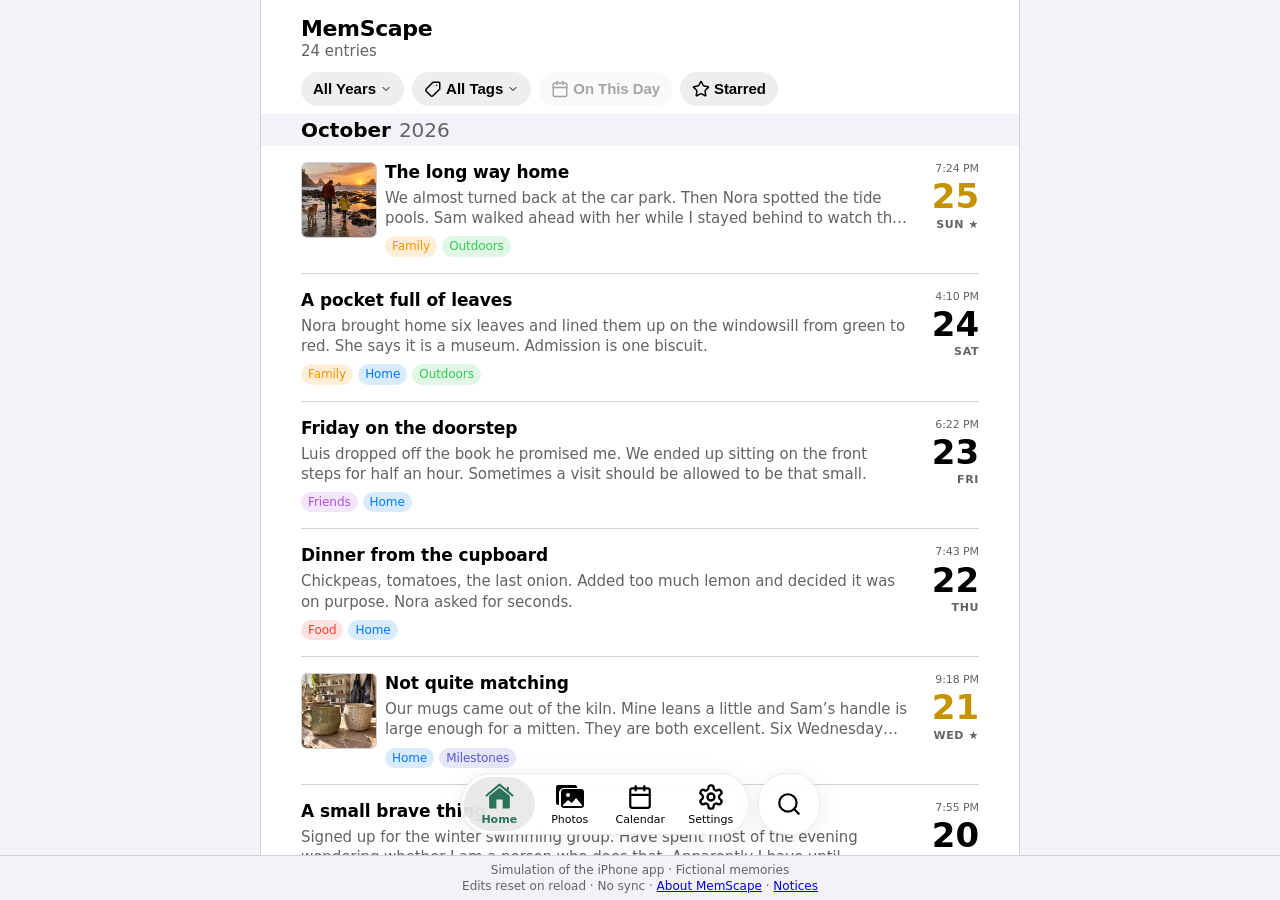
==== demo/index.html @ e68fec34 "feat: link the interactive MemScape simulation Publish the isolated Rust/WASM snapshot and verified " ====
<!doctype html>
<html lang="en">
<head>
  <meta charset="utf-8">
  <meta name="viewport" content="width=device-width, initial-scale=1, viewport-fit=cover">
  <meta name="color-scheme" content="light dark">
  <link rel="icon" href="data:,">
  <link rel="stylesheet" href="/demo/memscape.css">
  <link rel="stylesheet" href="/demo/styles/shell.css">
  <link rel="stylesheet" href="/demo/styles/entry.css">
  <link rel="stylesheet" href="/demo/styles/editor.css">
  <link rel="stylesheet" href="/demo/styles/browse.css">
  <link rel="stylesheet" href="/demo/styles/photos.css">
  <link rel="stylesheet" href="/demo/styles/calendar.css">
  <link rel="stylesheet" href="/demo/styles/settings.css">
  <title>MemScape · Interactive simulation</title>
</head>
<body>
  <p id="error" role="alert" hidden></p>
  <main id="app" aria-label="MemScape journal"></main>
  <aside class="demo-notice">Simulation of the iPhone app · Fictional memories<br>Edits reset on reload · No sync · <a href="/">About MemScape</a> · <a href="/demo/third-party-notices.txt">Notices</a></aside>
  <noscript>This simulation requires JavaScript and WebAssembly.</noscript>
  <script type="module" src="/demo/bootstrap.js"></script>
</body>
</html>
---- demo/memscape.css ----
:root { color-scheme: light dark; --pine:#2b7356; --surface:#fff; --back:#f2f2f7; --card:#fff; --pill:#eeeef0; --material:rgba(255,255,255,.86); --material-opaque:#fafafa; --selection:rgba(118,118,128,.15); --ink:#000; --secondary:#636366; --line:#d1d1d6; font-family:-apple-system,BlinkMacSystemFont,"Segoe UI",sans-serif; }
@media(prefers-color-scheme:dark) { :root { --pine:#62c99a; --surface:#000; --back:#1c1c1e; --card:#2c2c2e; --pill:#242426; --material:rgba(30,30,30,.86); --material-opaque:#242426; --selection:rgba(255,255,255,.14); --ink:#f2f2f7; --secondary:#aeaeb2; --line:#38383a; } }
* { box-sizing:border-box; }
body { margin:0; height:100dvh; display:flex; flex-direction:column; background:var(--back); color:var(--ink); font-size:17px; }
[hidden] { display:none !important; }
.demo-notice { flex:none; padding:6px 16px; text-align:center; font-size:12px; line-height:16px; color:var(--secondary); border-top:1px solid var(--line); }
#app { flex:1; min-height:0; width:min(100%,760px); margin:0 auto; --ab-tint:var(--pine); background:var(--surface); }


.subtitle { color:var(--secondary); font-size:15px; line-height:18px; margin:0; }
.month { color:var(--ink); background:var(--back); font-size:20px; line-height:24px; font-weight:600; margin:28px -16px 0; padding:4px 16px; }
.month-year {font-weight:400;color:var(--secondary);}
.month-literal {white-space:pre;word-spacing:1px;}
#app .ab-nav-bar .ab-button, #app .timeline-row, #app .reading-body, #app .discard-dialog .ab-button { min-height:44px; min-width:44px; font:inherit; color:var(--pine); cursor:pointer; border:0; background:transparent; border-radius:6px; }
#app .timeline-row { display:flex; align-items:flex-start; gap:8px; width:100%; padding:16px 0; text-align:left; border-radius:0; border-bottom:1px solid var(--line); color:var(--ink); white-space:normal; }
.timeline-row>.ab-button-label:empty { display:none; }
.thumbnail { width:76px; height:76px; flex:0 0 76px; object-fit:cover; border-radius:6px; border:.5px solid var(--line); }
.row-content { flex:1; min-width:0; display:flex; flex-direction:column; gap:4px; }
.row-title { font-size:17px; font-weight:600; display:-webkit-box; -webkit-line-clamp:2; -webkit-box-orient:vertical; overflow:hidden; }
.row-preview { color:var(--secondary); font-size:15px; line-height:1.35; display:-webkit-box; -webkit-line-clamp:2; -webkit-box-orient:vertical; overflow:hidden; }
.day-column { display:flex; flex-direction:column; align-items:flex-end; min-width:61px; color:var(--secondary); font-size:11px; gap:2px; }
.day { color:var(--ink); font-size:34px; font-weight:600; line-height:1.1; font-variant-numeric:tabular-nums; }
.starred .day { color:#c59200; }
.weekday { text-transform:uppercase; font-weight:600; letter-spacing:.6px; }
.tags { display:flex; flex-wrap:wrap; gap:5px; margin-top:4px; }
#app .ab-tagpill { font-size:12px; padding:3px 7px; min-height:0; border-radius:12px; }
:focus-visible { outline:3px solid var(--pine); outline-offset:3px; }
#error { margin:16px; padding:16px; border:1px solid #d33030; }
@media(min-width:800px) { #app { border-inline:1px solid var(--line); } }
@media(max-width:360px) {  .thumbnail { width:64px; height:64px; flex-basis:64px; } }
---- demo/styles/shell.css ----
/* Application navigation slots; the renderer continues to own its controls. */
#app .journal-pages {height:100%;position:relative;overflow:hidden;}
#app .screen {height:100%;min-height:0;overflow-y:auto;overscroll-behavior:contain;background:var(--surface);scroll-padding-bottom:110px;}
#app .screen>.ab-navigationstack-content {display:block;flex:0 0 auto;padding:0 16px max(120px,calc(100px + env(safe-area-inset-bottom)));}
#app .screen>.ab-nav-title, #app .screen>.ab-nav-bar {flex:0 0 auto;}
#app .screen>.ab-nav-title {margin:0;padding:16px 16px 0;color:var(--ink);font-size:22px;line-height:26px;font-weight:700;letter-spacing:-.35px;}
#app #tab-bar {position:absolute;inset:auto auto max(20px,env(safe-area-inset-bottom)) 50%;transform:translateX(-50%);width:360px;max-width:calc(100% - 32px);height:62px;padding:0;display:flex;align-items:stretch;gap:8px;z-index:3;background:transparent;backdrop-filter:none;-webkit-backdrop-filter:none;color:var(--ink);}
#app .tab-capsule, #app #tab-bar>[data-name=tab-search] {background:var(--material);border:1px solid color-mix(in srgb,var(--ink) 8%,transparent);box-shadow:0 4px 24px #00000012,inset 0 1px 1px #ffffff40;backdrop-filter:saturate(160%) blur(20px);-webkit-backdrop-filter:saturate(160%) blur(20px);border-radius:32px;}
#app .tab-capsule {display:flex;flex:1;min-width:0;padding:3px;}
#app #tab-bar.ab-tab-bar .ab-tab {min-height:44px;min-width:44px;flex:1;padding:0;cursor:pointer;color:var(--ink);gap:2px;border-radius:28px;}
#app #tab-bar .ab-tab.active {color:var(--pine);background:var(--selection);}
#app #tab-bar.ab-tab-bar>[data-name=tab-search] {flex:0 0 62px;}
#app #tab-bar>[data-name=tab-search].active {background:color-mix(in srgb,var(--pine) 18%,var(--material-opaque));}
#app #tab-bar [data-name=tab-search] .ab-tab-label {display:none;}
#app #tab-bar .ab-tab-icon {height:28px;}
#app #tab-bar .ab-icon-tab {width:26px;height:26px;}
#app #tab-bar [data-name=tab-home] .ab-icon-tab {width:29px;height:27px;}
#app #tab-bar [data-name=tab-photos] .ab-icon-tab {width:30px;height:26px;}
#app #tab-bar [data-name=tab-settings] .ab-icon-tab {width:28px;height:28px;}
#app #tab-bar [data-name=tab-search] .ab-icon-tab {width:26px;height:26px;}
#app #tab-bar .ab-tab-label {font-size:11px;line-height:13px;font-weight:500;letter-spacing:0;}
#app #tab-bar .ab-tab.active .ab-tab-label {font-weight:600;}
#app #tab-bar .ab-button-label:empty {display:none;}
#app .ab-nav-bar {min-height:56px;padding:4px 12px;background:var(--surface);color:var(--ink);border-bottom:1px solid var(--line);}
#app .entry-screen>.ab-nav-bar {position:sticky;top:0;z-index:1;}
#app .ab-nav-bar .ab-button {padding:8px;}
#app .ab-nav-title-inline {font-size:17px;font-weight:600;color:var(--ink);}
#app .ab-nav-bar-leading, #app .ab-nav-bar-trailing {flex:1;}
#app .ab-nav-bar-trailing {justify-content:flex-end;}
#app .subtitle {margin:0;}
#app .month[data-first-group=true] {margin-top:0;}
#app .ab-nav-bar-center {flex:0 1 auto;text-align:center;}
@media(min-width:800px) {
  #app .screen>.ab-navigationstack-content {padding-inline:40px;}
  #app .screen>.ab-nav-title {padding-inline:40px;}
  #app .month {margin-inline:-40px;padding-inline:40px;}
}
@media(prefers-reduced-transparency:reduce) {
  #app .tab-capsule, #app #tab-bar>[data-name=tab-search] {background:var(--material-opaque);backdrop-filter:none;-webkit-backdrop-filter:none;}
  #app #tab-bar>[data-name=tab-search].active {background:color-mix(in srgb,var(--pine) 18%,var(--material-opaque));}
}
@media(prefers-reduced-motion:reduce) {
  #app *, #app *::before, #app *::after {animation:none !important;transition:none !important;scroll-behavior:auto !important;}
}
---- demo/styles/entry.css ----
/* The entry owns its chrome; renderer buttons and event identities stay retained. */
#app .entry-screen>.ab-nav-bar {display:grid;grid-template-columns:56px minmax(0,1fr) 56px;gap:8px;min-height:60px;padding:8px 16px;border:0;background:transparent;align-items:center;}
#app .entry-screen .ab-nav-bar-leading, #app .entry-screen .ab-nav-bar-trailing {min-width:0;}
#app .entry-screen .ab-nav-bar-center {min-width:0;}
#app .entry-screen .ab-nav-title-inline {display:flex;flex-direction:column;gap:1px;white-space:normal;overflow-wrap:anywhere;}
#app .entry-screen .entry-date {color:var(--ink);font-size:15.5px;line-height:19px;font-weight:600;}
#app .entry-screen .entry-weekday-time {color:var(--secondary);font-size:12.5px;line-height:16px;font-weight:400;}
#app .entry-screen .ab-nav-bar .ab-button {display:flex;align-items:center;justify-content:center;flex:none;width:44px;height:44px;min-width:44px;min-height:44px;padding:0;border:1px solid color-mix(in srgb,var(--ink) 4%,transparent);border-radius:50%;background:var(--material);color:var(--ink);box-shadow:0 5px 24px #0000000c,inset 0 1px 1px #ffffff40;backdrop-filter:saturate(160%) blur(20px);-webkit-backdrop-filter:saturate(160%) blur(20px);}
#app .entry-screen .ab-nav-bar-trailing .ab-button {width:56px;border-radius:24px;color:var(--pine);}
#app .entry-screen .ab-nav-bar .ab-button-label {display:flex;align-items:center;justify-content:center;}
#app .entry-screen .ab-nav-bar svg {display:block;width:24px;height:24px;}
#app .entry-screen .ab-nav-bar .ab-button:focus-visible {outline:3px solid var(--pine);outline-offset:3px;}
#app .entry-screen>.ab-navigationstack-content {padding-inline:20px;}
@media(min-width:800px) {
  #app .entry-screen>.ab-nav-bar {padding-inline:36px;}
  #app .entry-screen>.ab-navigationstack-content {padding-inline:40px;}
}
@media(prefers-reduced-transparency:reduce) {
  #app .entry-screen .ab-nav-bar .ab-button {background:var(--material-opaque);backdrop-filter:none;-webkit-backdrop-filter:none;}
}
#app .entry-hero { display:block; width:100%; aspect-ratio:4/3; max-height:440px; object-fit:cover; border-radius:6px; margin-bottom:24px; }
#app .entry-title { color:var(--ink); font-size:28px; line-height:1.2; letter-spacing:-.4px; margin:0 0 12px; overflow-wrap:anywhere; }
#app .entry-header { margin-bottom:24px; }
#app .entry-tags:has(.tags:empty) { display:none; }
#app .reading-body { display:block; text-align:left; padding:0 0 24px; width:100%; color:var(--ink); line-height:1.65; white-space:pre-wrap; font-size:17px; overflow-wrap:anywhere; }
#app .reading-body>.ab-button-label:empty { display:none; }
#app .reading-body .ab-text { white-space:pre-wrap; color:inherit; font:inherit; }
---- demo/styles/editor.css ----
body:has(#app .editor-sheet:not([hidden])) { overflow:hidden; }
/* Local retained modal; upstream shell construction is consumed once. */
#app .editor-sheet .ab-sheet-backdrop { position:fixed; inset:0; z-index:100; align-items:flex-end; justify-content:center; background:#0006; padding:0; }
#app .editor-sheet .ab-sheet-panel { display:flex; flex-direction:column; width:100%; max-width:760px; height:calc(100dvh - max(24px,env(safe-area-inset-top))); max-height:960px; border-radius:16px 16px 0 0; background:var(--surface); color:var(--ink); overflow:hidden; box-shadow:0 -8px 50px #0003; }
#app .editor-sheet .ab-sheet-handle { background:var(--line); }
#app .editor-sheet .ab-sheet-content { display:flex; flex:1; min-height:0; padding:0; overflow:hidden; }
#app .editor-sheet .ab-navigationstack { display:flex; flex-direction:column; flex:1; min-width:0; min-height:0; background:var(--surface); }
#app .editor-sheet .ab-nav-bar { flex-shrink:0; }
#app .editor-scroll { display:block; overflow-y:auto; overscroll-behavior:contain; padding:0 20px max(32px,env(safe-area-inset-bottom)); scroll-padding-block:16px 40px; }
#app .editor-photo { display:block; width:100%; max-height:240px; aspect-ratio:16/9; object-fit:cover; border-radius:6px; margin:16px 0; }
#app .editor-context { font-size:13px; line-height:1.5; color:var(--secondary); margin:16px 0 8px; }
#app .editor-tags { margin-bottom:12px; }
#app .editor-tags:has(.tags:empty) { display:none; }
#app .editor-scroll .ab-texteditor { display:block; width:100%; min-height:50dvh; resize:none; field-sizing:content; padding:12px 0; border:0; border-radius:0; font:inherit; line-height:1.6; background:var(--surface); color:var(--ink); }
#app .editor-note { font-size:12px; color:var(--secondary); line-height:1.5; }
#app .discard-dialog { margin:auto; inset:0; max-height:calc(100dvh - 32px); overflow:auto; width:340px; max-width:calc(100vw - 32px); padding:24px; background:var(--surface); color:var(--ink); border:1px solid var(--line); border-radius:14px; box-shadow:0 12px 60px #0005; }
#app .discard-dialog::backdrop { background:#0006; }
#app .discard-dialog h2 { font-size:18px; line-height:1.4; margin:0 0 12px; }
#app .discard-dialog p { font-size:15px; line-height:1.4; color:var(--secondary); }
#app .discard-dialog .ab-button { display:block; width:100%; margin-top:8px; padding:8px; }
#app .discard-dialog .destructive { color:#d33030; }
@media(min-width:800px) {
  #app .editor-sheet .ab-sheet-backdrop { align-items:center; padding:32px; }
  #app .editor-sheet .ab-sheet-panel { max-width:680px; height:calc(100dvh - 64px); border-radius:16px; }
  #app .editor-scroll { padding-inline:32px; }
}
---- demo/styles/browse.css ----
/* Native-size painted capsules surround retained 44px renderer targets. */
#app .browse-filters {display:flex;gap:8px;flex-wrap:nowrap;margin:0 -16px;padding:7px 16px 3px;align-items:center;overflow-x:auto;scrollbar-width:none;scroll-padding-inline:16px;scroll-snap-type:x proximity;}
#app .browse-filters::-webkit-scrollbar {display:none;}
#app .browse-filters .ab-button, #app .browse-filters .ab-picker {position:relative;isolation:isolate;flex:none;min-height:44px;min-width:44px;margin:0;padding:0 12px;border:0;background:transparent;color:var(--ink);font:600 15px/18px -apple-system,BlinkMacSystemFont,"Segoe UI",sans-serif;white-space:nowrap;max-width:none;border-radius:22px;}
#app .browse-filters .ab-button {display:flex;align-items:center;gap:4px;flex-direction:row-reverse;cursor:pointer;}
#app .browse-filters .ab-button::before, #app .browse-filters .ab-picker::before {content:"";position:absolute;inset:5px 0;z-index:-1;border-radius:18px;background:var(--pill);pointer-events:none;}
#app .filter-picker-chrome {display:flex;align-items:center;gap:4px;height:44px;pointer-events:none;}
#app .browse-filters .ab-picker {width:auto;}
#app .browse-filters>.ab-button, #app .browse-filters>.ab-picker {scroll-snap-align:start;}
#app .browse-filters button, #app .browse-filters select {scroll-margin-inline:16px;}
#app .browse-filters .ab-picker-select {position:absolute;inset:0;width:100%;height:100%;min-height:44px;opacity:0;cursor:pointer;}
#app .browse-filters .ab-picker:focus-within {outline:2px solid var(--pine);outline-offset:-2px;}
#app .browse-filters .ab-button:focus-visible {outline-offset:-2px;}
#app .filter-symbol {width:18px;height:18px;flex:none;pointer-events:none;}
#app .filter-picker-chrome>.filter-symbol:last-child {width:12px;height:12px;}
#app .browse-filters .ab-button[aria-pressed=true], #app .browse-filters .ab-picker[data-selected=true] {color:var(--pine);}
#app .browse-filters .ab-button[aria-pressed=true]::before, #app .browse-filters .ab-picker[data-selected=true]::before {background:color-mix(in srgb,var(--pine) 15%,var(--surface));}
#app .browse-filters .ab-button:disabled {opacity:.35;cursor:default;}
#app .browse-empty {white-space:pre-line;text-align:center;color:var(--secondary);padding:52px 8px;line-height:1.6;font-size:17px;}
#app .search-field {margin:12px 0;}
#app .search-field input {min-height:48px;width:100%;font-size:17px;border:1px solid var(--line);border-radius:12px;background:var(--back);color:var(--ink);padding:12px;}
@media(min-width:800px) {#app .browse-filters {margin-inline:-40px;padding-inline:40px;scroll-padding-inline:40px;}}
---- demo/styles/photos.css ----
/* First-photo entry tiles have square, bounded button hit areas. */
#app .photo-grid {padding-top:12px;}
#app .photo-tile {display:block;position:relative;aspect-ratio:1;min-width:0;min-height:44px;width:100%;padding:0;border:0;border-radius:0;overflow:hidden;background:var(--back);cursor:pointer;isolation:isolate;}
#app .photo-tile>.ab-button-label:empty {display:none;}
#app .photo-tile>img {position:absolute;inset:0;width:100%;height:100%;object-fit:cover;pointer-events:none;}
#app .photo-caption {position:absolute;inset:0;display:flex;align-items:flex-end;justify-content:space-between;gap:8px;padding:12px;color:white;text-shadow:0 1px 3px #0009;background:linear-gradient(transparent 35%,#000b);pointer-events:none;white-space:normal;}
#app .photo-caption-leading {display:flex;flex-direction:column;align-items:flex-start;min-width:0;}
#app .photo-time,#app .photo-short-date {font-size:11px;font-weight:500;line-height:1.3;font-variant-numeric:tabular-nums;}
#app .photo-day {font-size:34px;line-height:1.1;font-weight:700;font-variant-numeric:tabular-nums;}
#app .photo-short-date {text-align:right;}
@media(max-width:360px) {#app .photo-caption {padding:8px;gap:4px;}#app .photo-time,#app .photo-short-date {font-size:10px;}}
---- demo/styles/calendar.css ----
/* The screen owns scrolling; 42 stable cells preserve renderer callbacks. */
#app .calendar-controls {display:flex;align-items:center;gap:12px;margin:12px 0 20px;}
#app .calendar-controls .ab-picker {width:auto;max-width:65%;}
#app .calendar-controls .ab-picker-select {min-height:44px;min-width:110px;max-width:100%;background-color:var(--back);color:var(--pine);border-radius:20px;}
#app .calendar-controls>.ab-button {min-height:44px;min-width:60px;color:var(--pine);}
#app .calendar-weekdays {margin-bottom:4px;}
#app .calendar-weekdays abbr {text-align:center;font-size:12px;color:var(--secondary);text-decoration:none;line-height:24px;min-width:0;}
#app .calendar-grid {gap:2px !important;}
#app .calendar-day {display:block;position:relative;width:100%;min-width:0;min-height:44px;aspect-ratio:1;padding:0;border:2px solid transparent;border-radius:9px;background:transparent;color:var(--ink);cursor:pointer;overflow:hidden;}
#app .calendar-day>.ab-button-label:empty {display:none;}
#app .calendar-day>img {position:absolute;inset:0;width:100%;height:100%;object-fit:cover;pointer-events:none;}
#app .calendar-day>.ab-text {position:relative;display:flex;align-items:center;justify-content:center;width:100%;height:100%;min-height:40px;font-size:17px;font-weight:500;pointer-events:none;}
#app .calendar-day.has-entries:not(.has-photo) {background:color-mix(in srgb,var(--pine) 13%,var(--surface));}
#app .calendar-day.has-photo>.ab-text {color:white;text-shadow:0 1px 3px black;background:#0002;}
#app .calendar-day.is-today {border-color:var(--pine);}
#app .calendar-day.is-selected {box-shadow:inset 0 0 0 2px var(--ink);}
#app .calendar-day.is-selected.has-photo {box-shadow:none;border-color:var(--ink);}
#app .calendar-blank {visibility:hidden;pointer-events:none;}
#app .calendar-selected-day {margin:24px 0 4px;padding-top:20px;border-top:1px solid var(--line);font-size:18px;line-height:1.4;font-weight:600;color:var(--ink);}
#app .calendar-empty {padding:20px 0;color:var(--secondary);line-height:1.5;}
#app .calendar-screen>.ab-nav-bar .ab-button {font-size:28px;min-width:44px;}
#app .calendar-screen>.ab-nav-bar {position:sticky;top:0;z-index:2;}
#app .calendar-screen .ab-nav-title-inline {font-size:22px;line-height:26px;font-weight:700;}
@media(max-width:360px) {#app .calendar-grid {gap:0 !important;}#app .calendar-grid,#app .calendar-weekdays {width:calc(100% + 20px) !important;margin-inline:-10px;}#app .calendar-day {border-radius:6px;}}
---- demo/styles/settings.css ----
/* Grouped renderer List/Section content; all rules belong to these features. */
#app .settings-screen, #app .tags-screen {background:var(--back);}
#app .settings-screen .ab-list, #app .tags-screen .ab-list {background:transparent;padding:0;}
#app .settings-screen .ab-section-card, #app .tags-screen .ab-section-card {background:var(--card);color:var(--ink);overflow:hidden;}
#app .settings-screen .ab-section-header, #app .tags-screen .ab-section-header {color:var(--secondary);}
#app .tags-screen .ab-section-header:empty {display:none;}
#app .settings-row {display:flex;align-items:center;gap:12px;width:100%;min-height:52px;padding:12px 16px;text-align:left;color:var(--ink);font:inherit;border:0;border-bottom:.5px solid var(--line);border-radius:0;background:var(--card);white-space:normal;}
#app button.settings-row {cursor:pointer;}
#app .settings-row:last-child {border-bottom:0;}
#app .settings-row>.ab-button-label:empty {display:none;}
#app .settings-row-title {flex:1;min-width:0;}
#app .settings-row-value {color:var(--secondary);font-variant-numeric:tabular-nums;margin-left:auto;text-align:right;}
#app .disclosure {color:var(--secondary);font-size:24px;}
#app .journal-statistics {padding:20px 4px;}
#app .journal-statistic {display:flex;flex-direction:column;align-items:center;text-align:center;gap:4px;}
#app .journal-statistic [data-stat] {font-size:26px;font-weight:600;font-variant-numeric:tabular-nums;color:var(--ink);}
#app .stat-label {font-size:12px;color:var(--secondary);}
#app .settings-footer {font-size:13px;line-height:1.45;color:var(--secondary);padding:0 16px;}
#app .tags-screen>.ab-nav-bar {position:sticky;top:0;z-index:1;}
#app .tags-screen .search-field {margin-top:16px;margin-bottom:20px;}
#app .tags-screen .settings-row .ab-tagpill {font-size:16px;max-width:70%;overflow-wrap:anywhere;}
#app .tags-screen .ab-nav-title-inline {overflow-wrap:anywhere;}
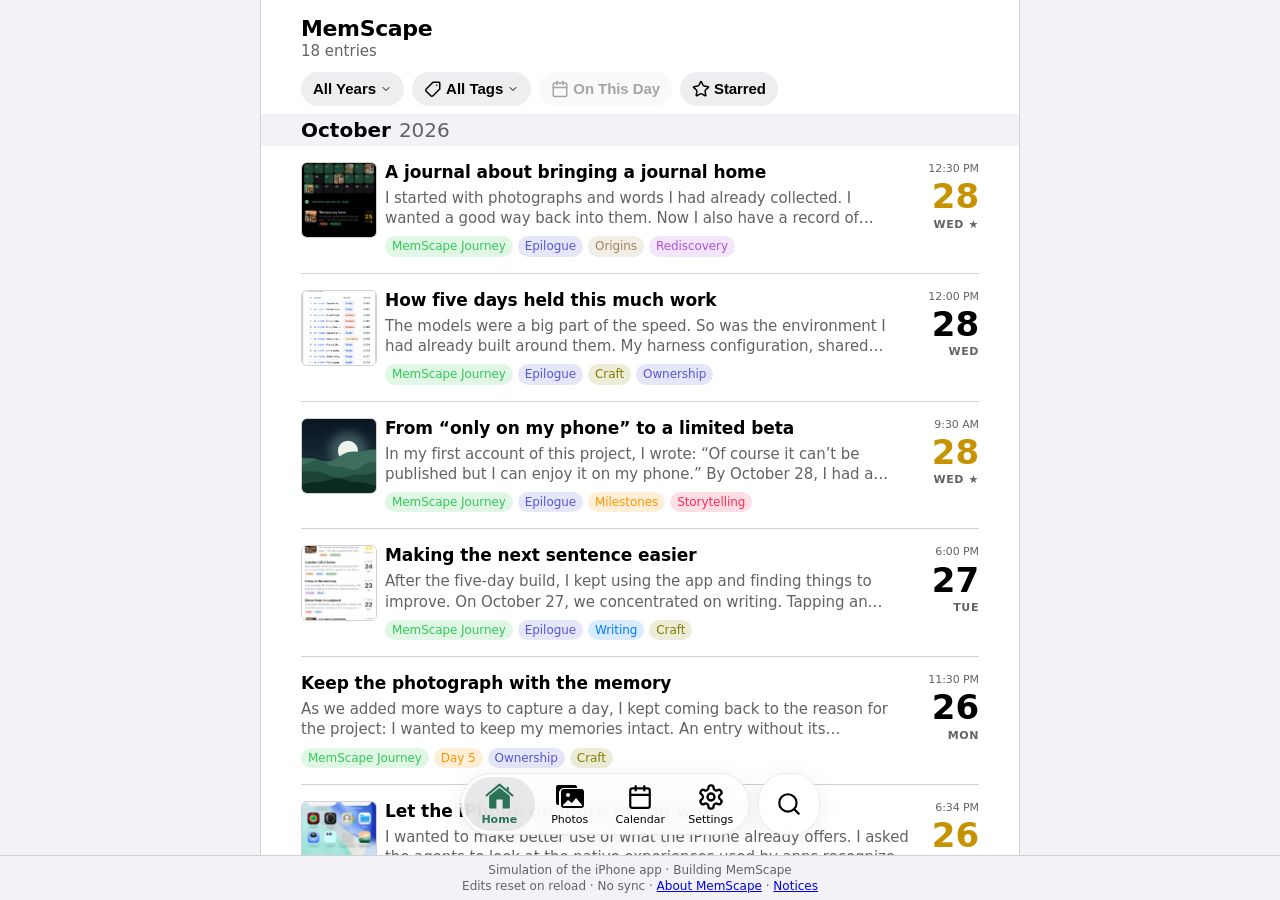
==== commit 8f4e8c89: "feat: publish the MemScape creation-story demo Consume source ce726f0 with 18 story entries and 16 a" ====
--- a/demo/index.html
+++ b/demo/index.html
@@ -4,7 +4,8 @@
   <meta charset="utf-8">
   <meta name="viewport" content="width=device-width, initial-scale=1, viewport-fit=cover">
   <meta name="color-scheme" content="light dark">
-  <link rel="icon" href="data:,">
+  <link rel="icon" type="image/png" href="https://mem.scapedeck.com/assets/app-icon.png">
+  <link rel="apple-touch-icon" href="https://mem.scapedeck.com/assets/app-icon.png">
   <link rel="stylesheet" href="/demo/memscape.css">
   <link rel="stylesheet" href="/demo/styles/shell.css">
   <link rel="stylesheet" href="/demo/styles/entry.css">
@@ -13,12 +14,38 @@
   <link rel="stylesheet" href="/demo/styles/photos.css">
   <link rel="stylesheet" href="/demo/styles/calendar.css">
   <link rel="stylesheet" href="/demo/styles/settings.css">
-  <title>MemScape · Interactive simulation</title>
+  <title>MemScape Demo — Explore the Journal App</title>
+  <meta name="description" content="Explore how MemScape was built through its development journal, historical screenshots, and visual calendar. Changes last only for this session and reset on reload.">
+  <link rel="canonical" href="https://mem.scapedeck.com/demo/">
+  <meta name="robots" content="index,follow,max-image-preview:large">
+  <meta name="theme-color" content="#ffffff" media="(prefers-color-scheme: light)">
+  <meta name="theme-color" content="#000000" media="(prefers-color-scheme: dark)">
+  <link rel="manifest" href="/demo/manifest.webmanifest">
+  <meta name="apple-mobile-web-app-title" content="MemScape Demo">
+  <meta name="apple-mobile-web-app-capable" content="yes">
+  <meta name="mobile-web-app-capable" content="yes">
+  <meta name="apple-mobile-web-app-status-bar-style" content="default">
+  <meta property="og:title" content="MemScape Demo — Explore the Journal App">
+  <meta property="og:description" content="Explore how MemScape was built through its development journal, historical screenshots, and visual calendar. Changes last only for this session and reset on reload.">
+  <meta property="og:url" content="https://mem.scapedeck.com/demo/">
+  <meta property="og:type" content="website">
+  <meta property="og:site_name" content="MemScape">
+  <meta property="og:image" content="https://mem.scapedeck.com/demo/assets/demo-social-v1.png">
+  <meta property="og:image:width" content="1200">
+  <meta property="og:image:height" content="630">
+  <meta property="og:image:type" content="image/png">
+  <meta property="og:image:alt" content="MemScape demo showing fictional journal entries, colored tags, and a beach memory.">
+  <meta name="twitter:card" content="summary_large_image">
+  <meta name="twitter:title" content="MemScape Demo — Explore the Journal App">
+  <meta name="twitter:description" content="Explore how MemScape was built through its development journal, historical screenshots, and visual calendar. Changes last only for this session and reset on reload.">
+  <meta name="twitter:image" content="https://mem.scapedeck.com/demo/assets/demo-social-v1.png">
+  <meta name="twitter:image:alt" content="MemScape demo showing fictional journal entries, colored tags, and a beach memory.">
+  <script defer data-domain="mem.scapedeck.com" src="https://analytics.ca-17.com/js/script.js"></script>
 </head>
 <body>
   <p id="error" role="alert" hidden></p>
   <main id="app" aria-label="MemScape journal"></main>
-  <aside class="demo-notice">Simulation of the iPhone app · Fictional memories<br>Edits reset on reload · No sync · <a href="/">About MemScape</a> · <a href="/demo/third-party-notices.txt">Notices</a></aside>
+  <aside class="demo-notice">Simulation of the iPhone app · Building MemScape<br>Edits reset on reload · No sync · <a href="/">About MemScape</a> · <a href="/demo/third-party-notices.txt" target="_blank" rel="noopener">Notices</a></aside>
   <noscript>This simulation requires JavaScript and WebAssembly.</noscript>
   <script type="module" src="/demo/bootstrap.js"></script>
 </body>
--- a/demo/memscape.css
+++ b/demo/memscape.css
@@ -1,9 +1,9 @@
 :root { color-scheme: light dark; --pine:#2b7356; --surface:#fff; --back:#f2f2f7; --card:#fff; --pill:#eeeef0; --material:rgba(255,255,255,.86); --material-opaque:#fafafa; --selection:rgba(118,118,128,.15); --ink:#000; --secondary:#636366; --line:#d1d1d6; font-family:-apple-system,BlinkMacSystemFont,"Segoe UI",sans-serif; }
 @media(prefers-color-scheme:dark) { :root { --pine:#62c99a; --surface:#000; --back:#1c1c1e; --card:#2c2c2e; --pill:#242426; --material:rgba(30,30,30,.86); --material-opaque:#242426; --selection:rgba(255,255,255,.14); --ink:#f2f2f7; --secondary:#aeaeb2; --line:#38383a; } }
 * { box-sizing:border-box; }
-body { margin:0; height:100dvh; display:flex; flex-direction:column; background:var(--back); color:var(--ink); font-size:17px; }
+body { margin:0; height:100dvh; padding:env(safe-area-inset-top) env(safe-area-inset-right) 0 env(safe-area-inset-left); display:flex; flex-direction:column; background:var(--back); color:var(--ink); font-size:17px; }
 [hidden] { display:none !important; }
-.demo-notice { flex:none; padding:6px 16px; text-align:center; font-size:12px; line-height:16px; color:var(--secondary); border-top:1px solid var(--line); }
+.demo-notice { flex:none; padding:6px 16px calc(6px + env(safe-area-inset-bottom)); text-align:center; font-size:12px; line-height:16px; color:var(--secondary); border-top:1px solid var(--line); }
 #app { flex:1; min-height:0; width:min(100%,760px); margin:0 auto; --ab-tint:var(--pine); background:var(--surface); }
 
 
--- a/demo/styles/shell.css
+++ b/demo/styles/shell.css
@@ -1,10 +1,10 @@
 /* Application navigation slots; the renderer continues to own its controls. */
 #app .journal-pages {height:100%;position:relative;overflow:hidden;}
 #app .screen {height:100%;min-height:0;overflow-y:auto;overscroll-behavior:contain;background:var(--surface);scroll-padding-bottom:110px;}
-#app .screen>.ab-navigationstack-content {display:block;flex:0 0 auto;padding:0 16px max(120px,calc(100px + env(safe-area-inset-bottom)));}
+#app .screen>.ab-navigationstack-content {display:block;flex:0 0 auto;padding:0 16px 120px;}
 #app .screen>.ab-nav-title, #app .screen>.ab-nav-bar {flex:0 0 auto;}
 #app .screen>.ab-nav-title {margin:0;padding:16px 16px 0;color:var(--ink);font-size:22px;line-height:26px;font-weight:700;letter-spacing:-.35px;}
-#app #tab-bar {position:absolute;inset:auto auto max(20px,env(safe-area-inset-bottom)) 50%;transform:translateX(-50%);width:360px;max-width:calc(100% - 32px);height:62px;padding:0;display:flex;align-items:stretch;gap:8px;z-index:3;background:transparent;backdrop-filter:none;-webkit-backdrop-filter:none;color:var(--ink);}
+#app #tab-bar {position:absolute;inset:auto auto 20px 50%;transform:translateX(-50%);width:360px;max-width:calc(100% - 32px);height:62px;padding:0;display:flex;align-items:stretch;gap:8px;z-index:3;background:transparent;backdrop-filter:none;-webkit-backdrop-filter:none;color:var(--ink);}
 #app .tab-capsule, #app #tab-bar>[data-name=tab-search] {background:var(--material);border:1px solid color-mix(in srgb,var(--ink) 8%,transparent);box-shadow:0 4px 24px #00000012,inset 0 1px 1px #ffffff40;backdrop-filter:saturate(160%) blur(20px);-webkit-backdrop-filter:saturate(160%) blur(20px);border-radius:32px;}
 #app .tab-capsule {display:flex;flex:1;min-width:0;padding:3px;}
 #app #tab-bar.ab-tab-bar .ab-tab {min-height:44px;min-width:44px;flex:1;padding:0;cursor:pointer;color:var(--ink);gap:2px;border-radius:28px;}
--- a/demo/styles/entry.css
+++ b/demo/styles/entry.css
@@ -25,3 +25,8 @@
 #app .reading-body { display:block; text-align:left; padding:0 0 24px; width:100%; color:var(--ink); line-height:1.65; white-space:pre-wrap; font-size:17px; overflow-wrap:anywhere; }
 #app .reading-body>.ab-button-label:empty { display:none; }
 #app .reading-body .ab-text { white-space:pre-wrap; color:inherit; font:inherit; }
+#app .entry-gallery { display:grid; gap:20px; margin-bottom:24px; }
+#app .entry-gallery:empty { display:none; }
+#app .entry-figure { margin:0; }
+#app .entry-illustration { display:block; width:100%; height:auto; max-height:560px; object-fit:contain; border-radius:6px; }
+#app .image-caption { margin-top:8px; color:var(--secondary); font-size:13px; line-height:1.5; }
--- a/demo/styles/editor.css
+++ b/demo/styles/editor.css
@@ -1,7 +1,7 @@
 body:has(#app .editor-sheet:not([hidden])) { overflow:hidden; }
 /* Local retained modal; upstream shell construction is consumed once. */
 #app .editor-sheet .ab-sheet-backdrop { position:fixed; inset:0; z-index:100; align-items:flex-end; justify-content:center; background:#0006; padding:0; }
-#app .editor-sheet .ab-sheet-panel { display:flex; flex-direction:column; width:100%; max-width:760px; height:calc(100dvh - max(24px,env(safe-area-inset-top))); max-height:960px; border-radius:16px 16px 0 0; background:var(--surface); color:var(--ink); overflow:hidden; box-shadow:0 -8px 50px #0003; }
+#app .editor-sheet .ab-sheet-panel { display:flex; flex-direction:column; width:100%; max-width:760px; padding-inline:env(safe-area-inset-left) env(safe-area-inset-right); height:calc(100dvh - max(24px,env(safe-area-inset-top))); max-height:960px; border-radius:16px 16px 0 0; background:var(--surface); color:var(--ink); overflow:hidden; box-shadow:0 -8px 50px #0003; }
 #app .editor-sheet .ab-sheet-handle { background:var(--line); }
 #app .editor-sheet .ab-sheet-content { display:flex; flex:1; min-height:0; padding:0; overflow:hidden; }
 #app .editor-sheet .ab-navigationstack { display:flex; flex-direction:column; flex:1; min-width:0; min-height:0; background:var(--surface); }
